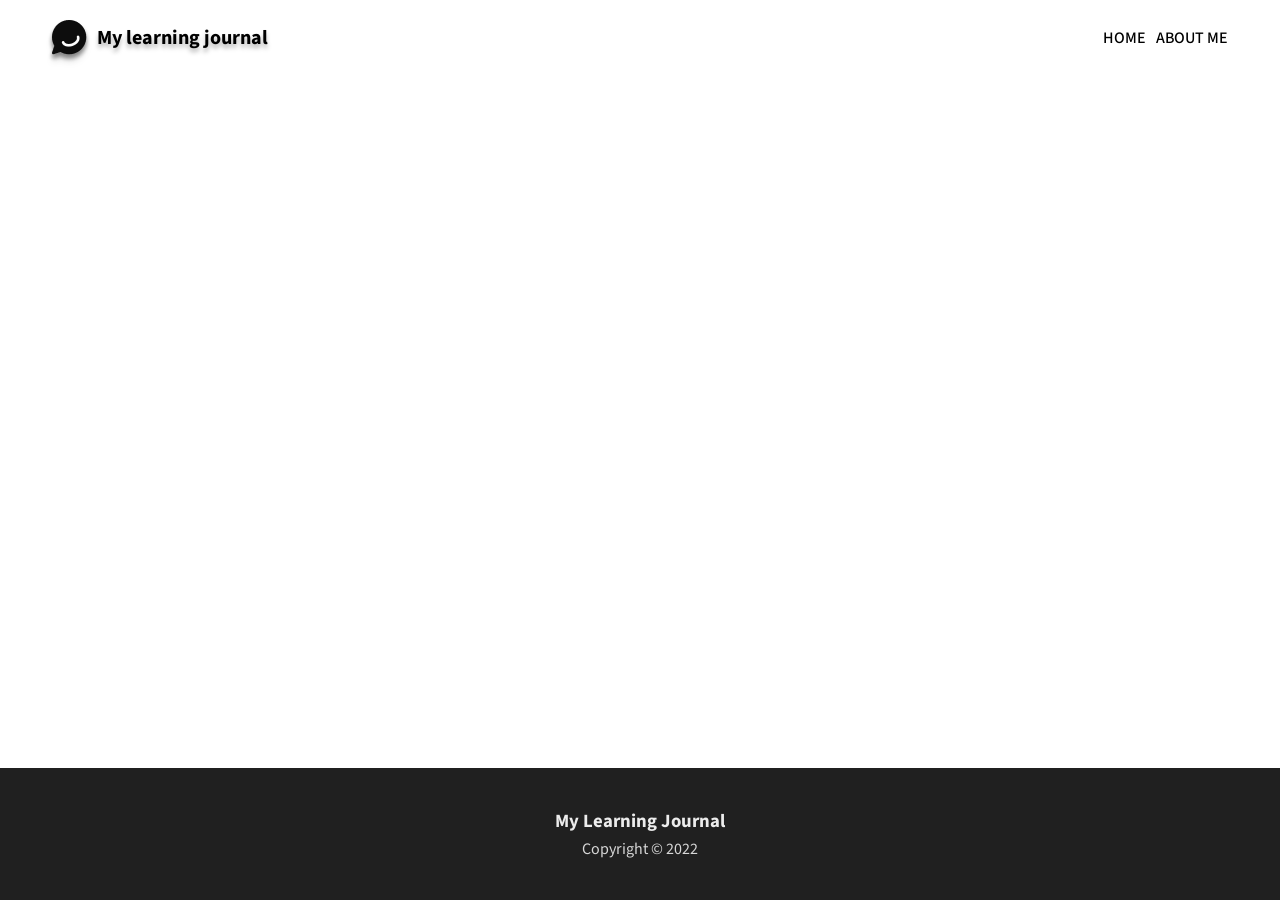
==== hero-post.html @ e7af2394 "Add new html page and restructure css into global and specific files" ====
<html>
    <head>
        <meta name="viewport" content="width=device-width, initial-scale=1" />
        <link rel="preconnect" href="https://fonts.googleapis.com">
        <link rel="preconnect" href="https://fonts.gstatic.com" crossorigin>
        <link href="https://fonts.googleapis.com/css2?family=Source+Sans+3:ital,wght@0,200..900;1,200..900&display=swap" rel="stylesheet">
        <title>My Learning Journal</title>
        <link rel="stylesheet" href="css/global.css">
        <link rel="stylesheet" href="css/hero-post.css">
    </head>
    <body>
      <header>
        <div class="logo-container">
          <a href="/index.html" class="logo" aria-label="Homepage">
            <img src="images/logo.png" class="logo" alt="My learning journal logo">
            <span>My learning journal</span>
          </a>
        </div>
        <nav class="site-nav">
          <ul>
            <li>
              <a href="/index.html" class="nav-item">Home</a>
            </li>
            <li>
              <a href="#" class="nav-item">About me</a>
            </li>
          </ul>
          </nav>
      </header>
      <main>
       
      </main>
      <footer>
        <h3>My Learning Journal</h3>
        <p>Copyright © 2022</p>
      </footer>
      <script src="js/hero-post.js" type="module"></script>
    </body>
</html>
---- css/global.css ----
html, 
body,
ul,
h1,
h2,
h3,
p {
    margin: 0;
    padding: 0;
}

ul{
    list-style: none;
}

a{
    text-decoration: none;
    color: black;
}

a,button{
    cursor: pointer;
}

body{
    height: 100vh;
    display: grid;
    grid-template-rows: auto 1fr auto;
    font-family: "Source Sans 3", Arial, sans-serif;
    box-sizing: border-box;
}

/* Header */

header{
    display: flex;
    justify-content: space-between;
    align-items: center;
    font-weight: 500;
    padding: 1.25em;
}

.logo{
    display: flex;
    align-items: center;
    gap: 10px;
    filter: drop-shadow(#0e0e0e4b 0 0.25rem 2px);
    font-weight: bold;
}

header ul{
    display: flex;
    gap: 10px;
    text-transform: uppercase;
}

main{
    display: grid;
}

/* Footer */

footer{
    background-color: #202020;
    display: flex;
    flex-direction: column;
    justify-content: center;
    align-items: center;
    gap: 0.25em;
    padding: 2.5em 1em;
}

footer h3{
    color: #ECECEC;
    
}

footer p {
    color: #D7D7D7;
}

@media (min-width: 1024px ){
    header{
        padding: 1.25em 3.25em;
    }

    .logo{
        font-size: 1.25rem;
    }

    main{
        grid-template-rows: 1fr 2fr;
    }
}
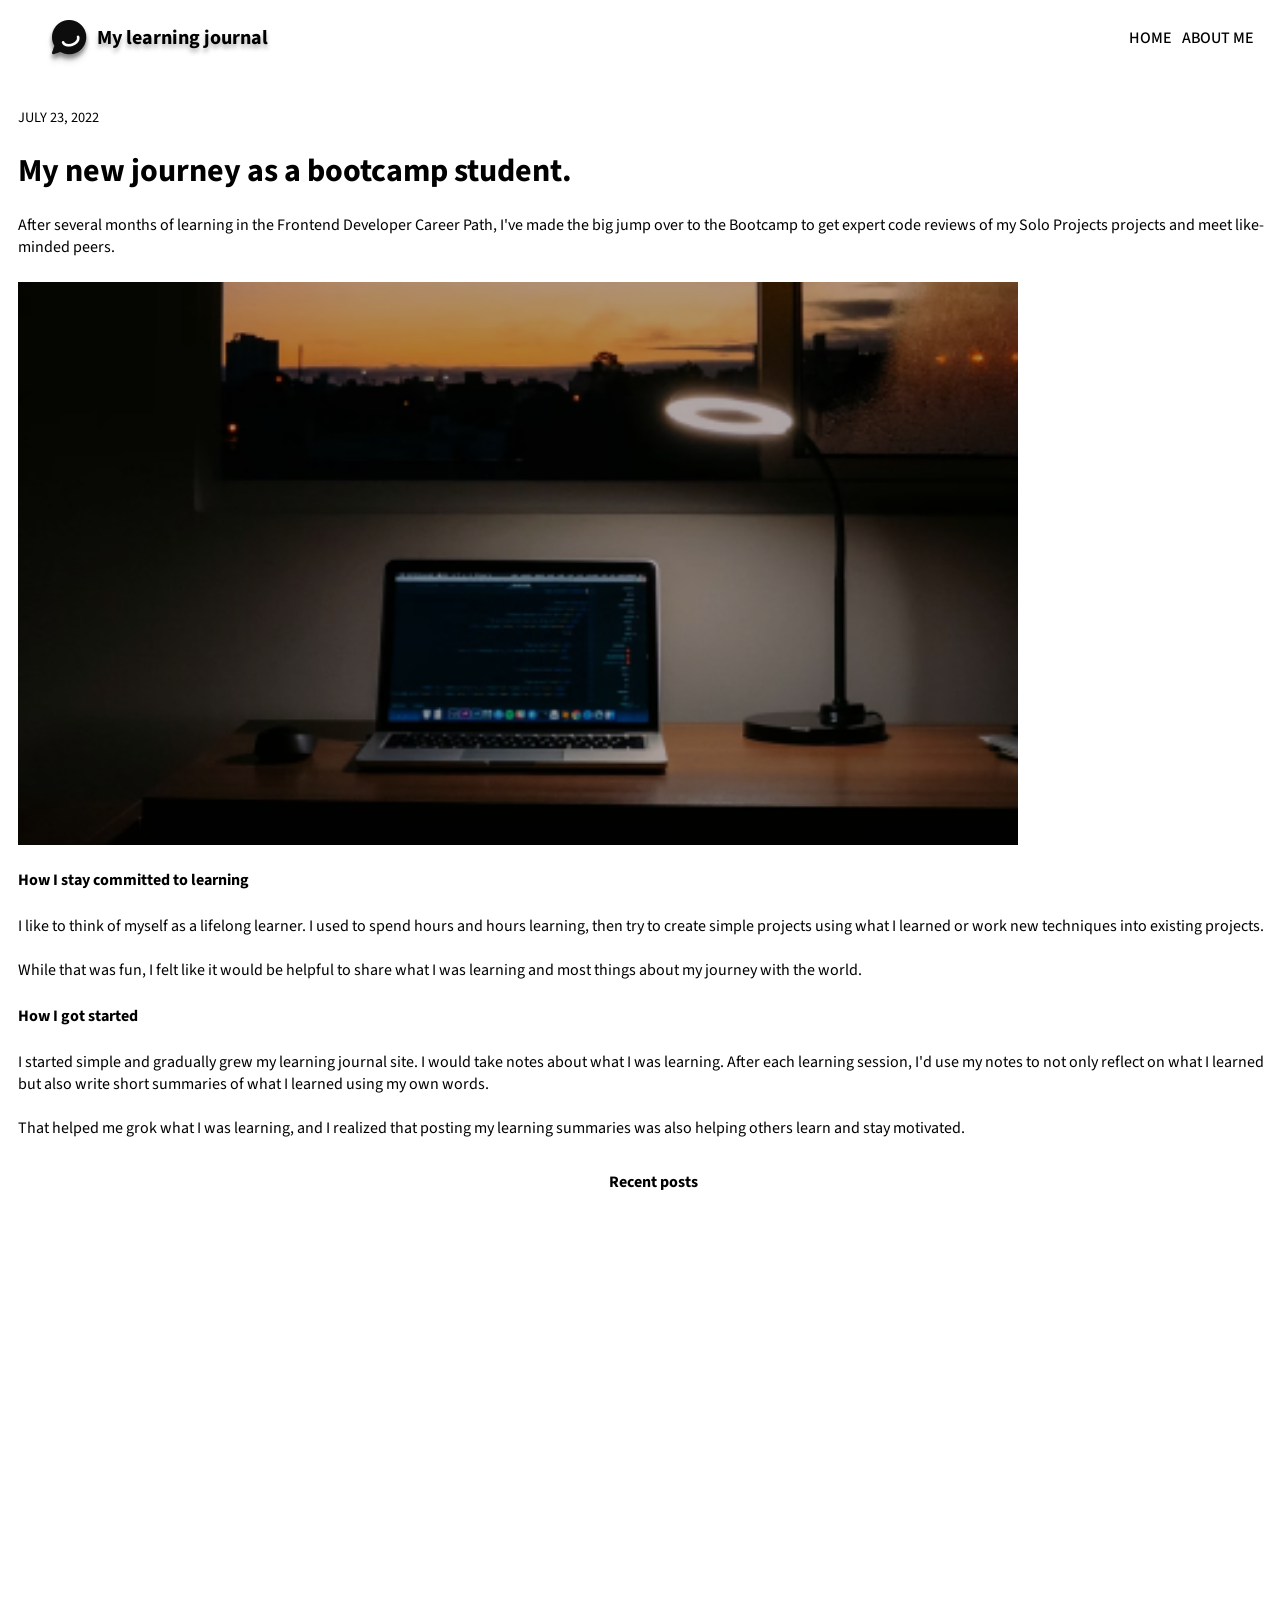
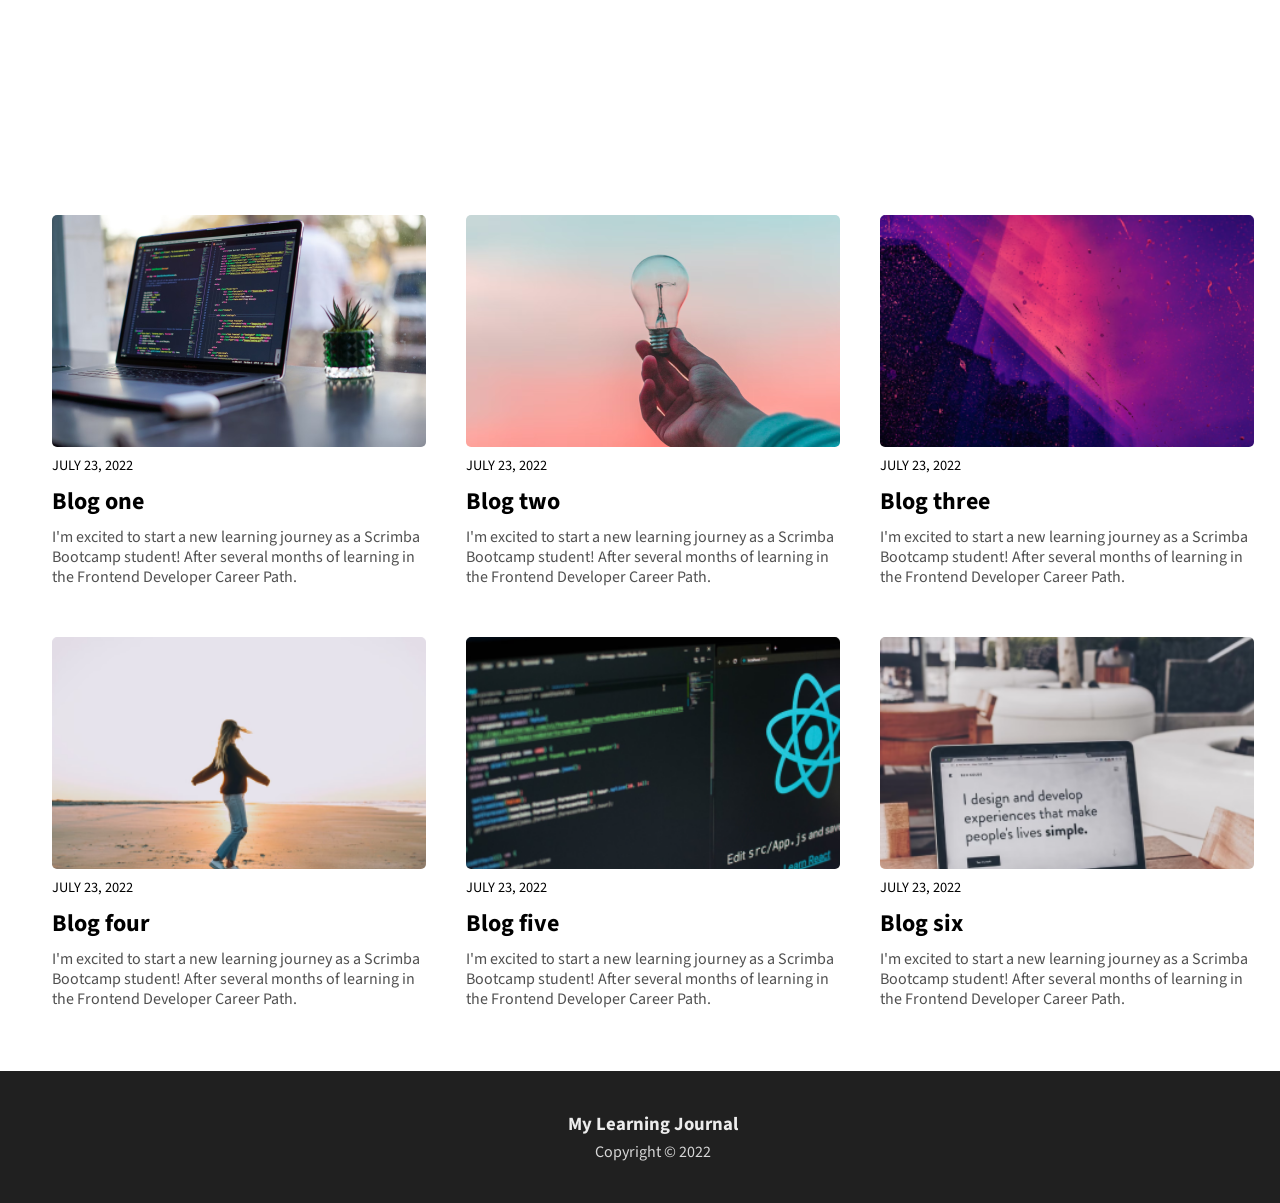
==== commit ae7a2b78: "Add article page styling" ====
--- a/hero-post.html
+++ b/hero-post.html
@@ -28,12 +28,27 @@
           </nav>
       </header>
       <main>
-       
+        <div class="main-article">
+          <p class="date">july 23, 2022</p>
+          <h1>My new journey as a bootcamp student.</h1>
+          <p>After several months of learning in the Frontend Developer Career Path, I've made the big jump over to the Bootcamp to get expert code reviews of my Solo Projects projects and meet like-minded peers.</p>
+          <div class="main-article-img"></div>
+          <div class="question">
+            <h2 class="small-title">How I stay committed to learning</h2>
+            <p class="answer">I like to think of myself as a lifelong learner. I used to spend hours and hours learning, then try to create simple projects using what I learned or work new techniques into existing projects. <br> <br> While that was fun, I felt like it would be helpful to share what I was learning and most things about my journey with the world.</p>
+          </div>
+          <div class="question">
+            <h2 class="small-title">How I got started</h2>
+            <p class="answer">I started simple and gradually grew my learning journal site. I would take notes about what I was learning. After each learning session, I'd use my notes to not only reflect on what I learned but also write short summaries of what I learned using my own words. <br> <br> That helped me grok what I was learning, and I realized that posting my learning summaries was also helping others learn and stay motivated.</p>
+          </div>
+        </div>
+        <h2 class="recent-posts small-title">Recent posts</h2>
+        <div class="article-listing" id="article-listing"></div>
       </main>
       <footer>
         <h3>My Learning Journal</h3>
         <p>Copyright © 2022</p>
       </footer>
-      <script src="js/hero-post.js" type="module"></script>
+      <script src="js/index.js" type="module"></script>
     </body>
 </html>
--- a/css/global.css
+++ b/css/global.css
@@ -20,6 +20,10 @@
 
 a,button{
     cursor: pointer;
+}
+
+h1{
+    line-height: 1.2;
 }
 
 body{
@@ -58,6 +62,10 @@
     display: grid;
 }
 
+.date{
+    text-transform: uppercase;
+}
+
 /* Footer */
 
 footer{
@@ -92,3 +100,98 @@
         grid-template-rows: 1fr 2fr;
     }
 }
+
+/* Article listing */
+
+.article-listing{
+    padding: 2.125em 1.25em;
+    display: grid;
+    grid-template-columns: 374px;
+    justify-content: center;
+    gap: 2.5em;
+}
+
+.article:nth-child(n+4){
+    display: none;
+}
+
+.show-all .article:nth-child(n+4){
+    display: grid;
+}
+
+.article{
+    display: grid;
+    grid-template-rows: 232px 0.5fr 1fr 2fr;
+    gap: 0.5em;
+}
+
+.article-image {
+    background-size: cover;
+    border-radius: 5px;
+}
+
+.article-date{
+    font-size: 0.9rem;
+}
+
+.article-description{
+    color: #505050;
+    line-height: 1.25;
+}
+
+#more-btn{
+    border: none;
+    background-color: inherit;
+    font-weight: bold;
+    text-decoration: underline;
+    font-size: 1rem;
+}
+
+@media (min-width: 1024px ){
+    header{
+        padding: 1.25em 3.25em;
+    }
+
+    .logo{
+        font-size: 1.25rem;
+    }
+
+    main{
+        grid-template-rows: 1fr 2fr;
+    }
+
+    .hero-post{
+        justify-content: end;
+        padding: 3.25em;
+    }
+
+    .hero-title{
+        font-size: 2.5rem;
+    }
+
+    .hero-text{
+        max-width: 700px;
+    }
+
+    .article-listing{
+        padding: 3.25em;
+        grid-template-columns: repeat(auto-fit, 374px);
+        grid-auto-flow: dense;
+    }
+
+    .article:nth-child(n+4){
+        display: grid;
+    }
+
+    #more-btn{
+        display: none;
+    }
+}
+
+@media (min-width: 1280px ){
+    .article-listing{
+        grid-template-columns: repeat(3, 374px);
+        padding: 3.25em;
+        grid-auto-flow: dense;
+    } 
+}
--- a/css/hero-post.css
+++ b/css/hero-post.css
@@ -0,0 +1,28 @@
+.small-title{
+  font-size: 1rem;
+  padding-bottom: 1.5em;
+}
+
+.recent-posts{
+  text-align: center;
+  padding: 0;
+}
+/* TODO fix larger screens */
+.main-article{
+  padding: 2em 1.125em ;
+  display: flex;
+  flex-direction: column;
+  gap: 1.5em;
+  justify-content: center;
+}
+
+.main-article .date{
+  font-size: 0.9rem;
+}
+
+.main-article-img{
+  background-image: url("../images/article-image-hero.png");
+  background-size: cover;
+  aspect-ratio: 16 / 9;
+  max-width: 1000px;
+}
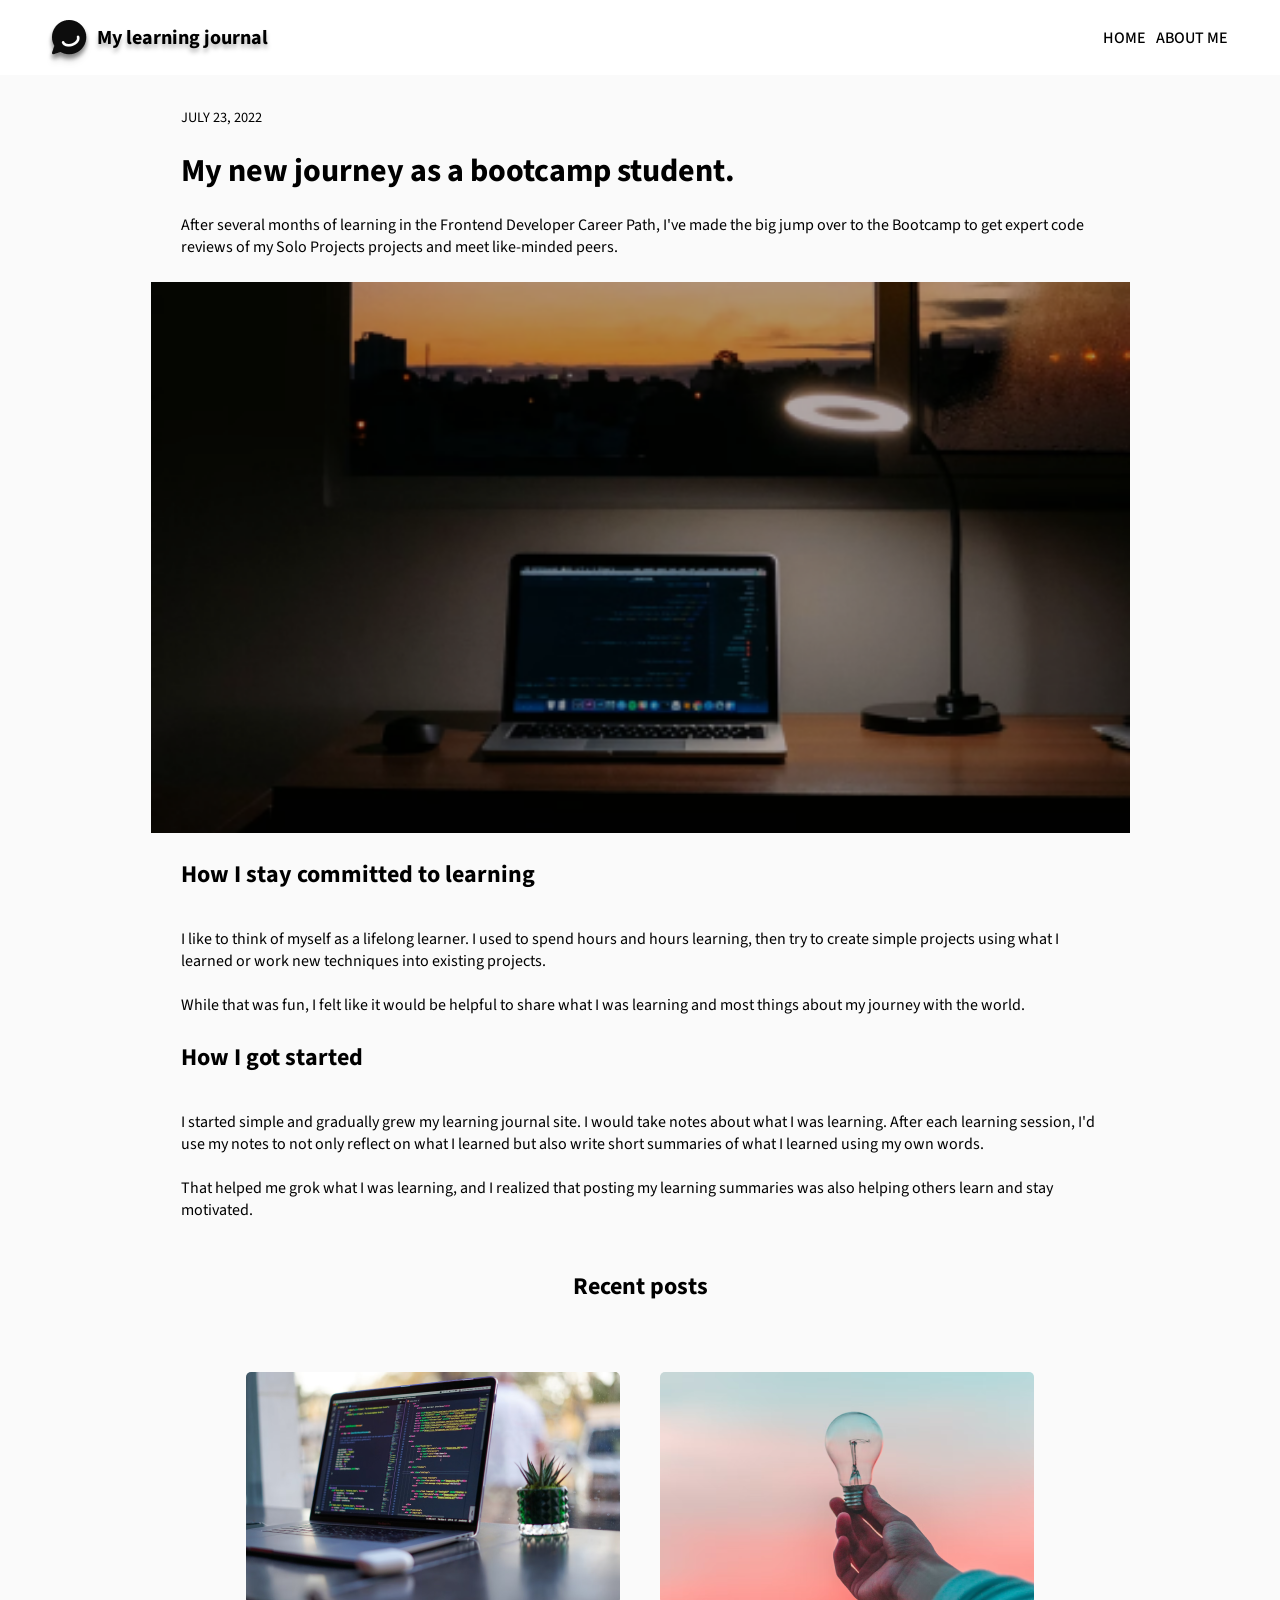
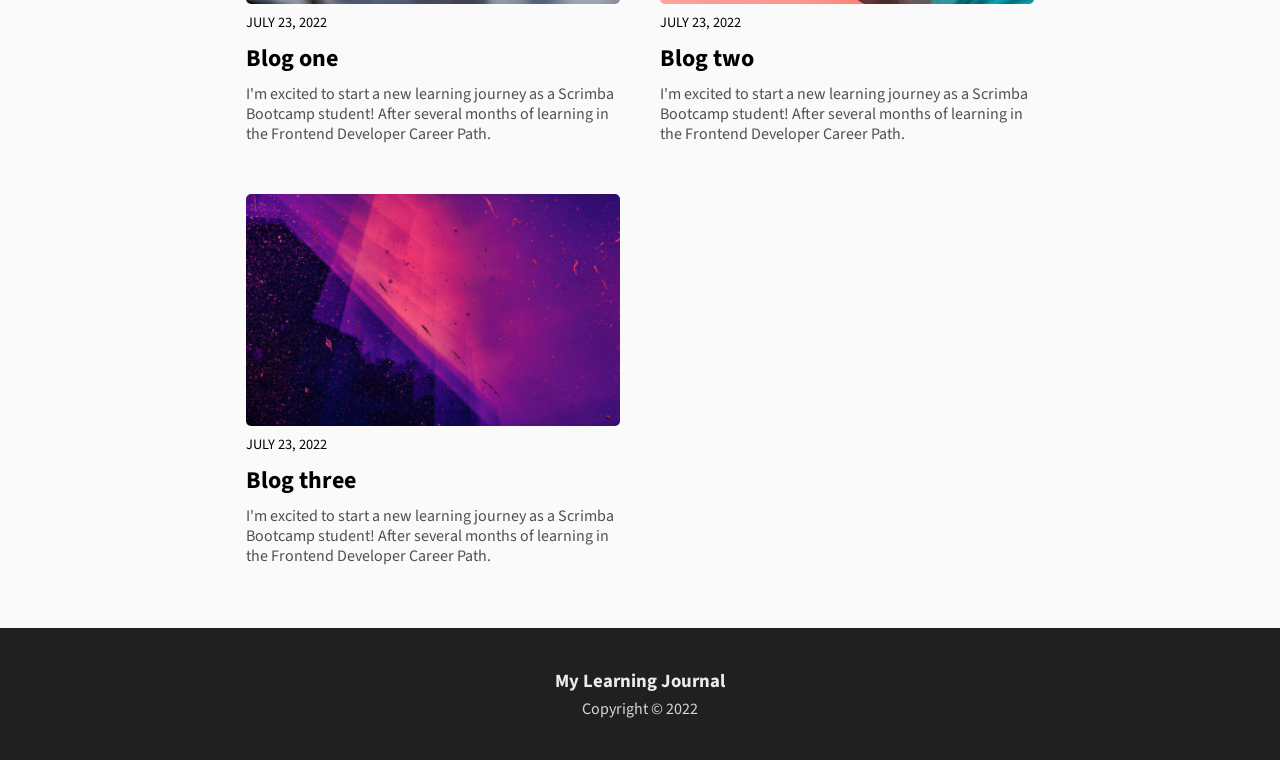
==== commit 58f51271: "Style article larger screens" ====
--- a/hero-post.html
+++ b/hero-post.html
@@ -29,15 +29,15 @@
       </header>
       <main>
         <div class="main-article">
-          <p class="date">july 23, 2022</p>
-          <h1>My new journey as a bootcamp student.</h1>
-          <p>After several months of learning in the Frontend Developer Career Path, I've made the big jump over to the Bootcamp to get expert code reviews of my Solo Projects projects and meet like-minded peers.</p>
+          <p class="date text">july 23, 2022</p>
+          <h1 class="text">My new journey as a bootcamp student.</h1>
+          <p class="text">After several months of learning in the Frontend Developer Career Path, I've made the big jump over to the Bootcamp to get expert code reviews of my Solo Projects projects and meet like-minded peers.</p>
           <div class="main-article-img"></div>
-          <div class="question">
+          <div class="question text">
             <h2 class="small-title">How I stay committed to learning</h2>
             <p class="answer">I like to think of myself as a lifelong learner. I used to spend hours and hours learning, then try to create simple projects using what I learned or work new techniques into existing projects. <br> <br> While that was fun, I felt like it would be helpful to share what I was learning and most things about my journey with the world.</p>
           </div>
-          <div class="question">
+          <div class="question text">
             <h2 class="small-title">How I got started</h2>
             <p class="answer">I started simple and gradually grew my learning journal site. I would take notes about what I was learning. After each learning session, I'd use my notes to not only reflect on what I learned but also write short summaries of what I learned using my own words. <br> <br> That helped me grok what I was learning, and I realized that posting my learning summaries was also helping others learn and stay motivated.</p>
           </div>
--- a/css/global.css
+++ b/css/global.css
@@ -87,20 +87,6 @@
     color: #D7D7D7;
 }
 
-@media (min-width: 1024px ){
-    header{
-        padding: 1.25em 3.25em;
-    }
-
-    .logo{
-        font-size: 1.25rem;
-    }
-
-    main{
-        grid-template-rows: 1fr 2fr;
-    }
-}
-
 /* Article listing */
 
 .article-listing{
@@ -156,42 +142,13 @@
         font-size: 1.25rem;
     }
 
-    main{
-        grid-template-rows: 1fr 2fr;
-    }
-
-    .hero-post{
-        justify-content: end;
-        padding: 3.25em;
-    }
-
-    .hero-title{
-        font-size: 2.5rem;
-    }
-
-    .hero-text{
-        max-width: 700px;
-    }
-
     .article-listing{
         padding: 3.25em;
         grid-template-columns: repeat(auto-fit, 374px);
         grid-auto-flow: dense;
     }
 
-    .article:nth-child(n+4){
-        display: grid;
-    }
-
     #more-btn{
         display: none;
     }
-}
-
-@media (min-width: 1280px ){
-    .article-listing{
-        grid-template-columns: repeat(3, 374px);
-        padding: 3.25em;
-        grid-auto-flow: dense;
-    } 
 }
--- a/css/hero-post.css
+++ b/css/hero-post.css
@@ -1,3 +1,7 @@
+main{
+    background-color: #FAFAFA;
+}
+
 .small-title{
   font-size: 1rem;
   padding-bottom: 1.5em;
@@ -7,13 +11,12 @@
   text-align: center;
   padding: 0;
 }
-/* TODO fix larger screens */
+
 .main-article{
   padding: 2em 1.125em ;
   display: flex;
   flex-direction: column;
   gap: 1.5em;
-  justify-content: center;
 }
 
 .main-article .date{
@@ -24,5 +27,29 @@
   background-image: url("../images/article-image-hero.png");
   background-size: cover;
   aspect-ratio: 16 / 9;
-  max-width: 1000px;
+  width: 100%;
+  max-width: 979px;
+}
+
+@media (min-width: 1024px ){
+
+  main{
+    grid-template-rows: auto;
+    row-gap: 1em;
+  }
+
+  .main-article{
+    max-width: 979px;
+    margin: auto;
+  }
+
+  .text{
+    padding-left: 30px;
+    padding-right: 30px;
+  }
+
+  .recent-posts,
+  .small-title{
+    font-size: 1.5rem;
+  }
 }
